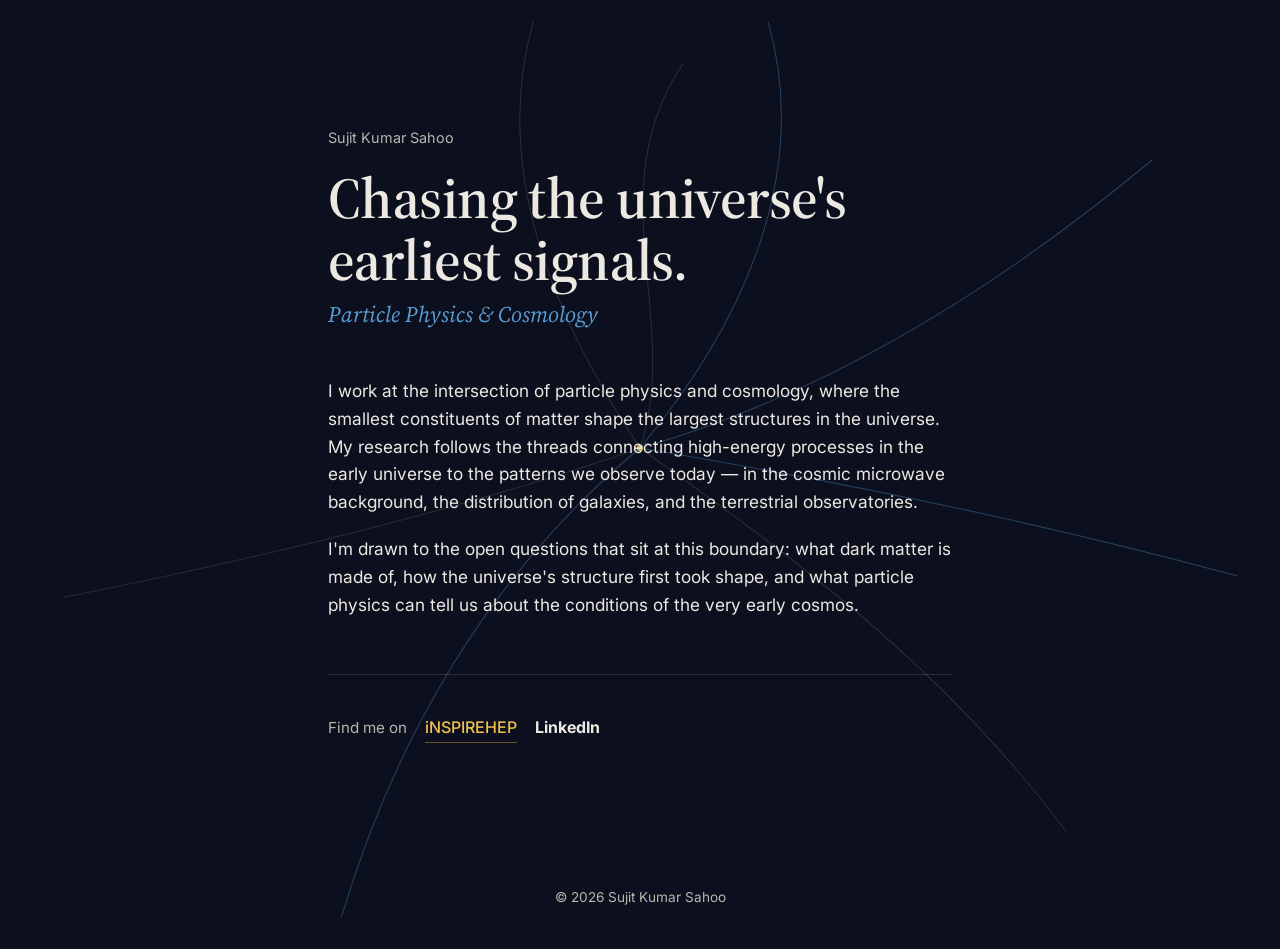
==== index.html @ 244cb534 "Add files via upload" ====
<!DOCTYPE html>
<html lang="en">
<head>
<meta charset="UTF-8">
<meta name="viewport" content="width=device-width, initial-scale=1.0">
<title>Sujit Kumar Sahoo</title>
<link rel="preconnect" href="https://fonts.googleapis.com">
<link rel="preconnect" href="https://fonts.gstatic.com" crossorigin>
<link href="https://fonts.googleapis.com/css2?family=Source+Serif+4:opsz,wght@8..60,400;8..60,600&family=Inter:wght@400;500;600&display=swap" rel="stylesheet">
<style>
  :root {
    --night: #0B0F1E;
    --night-deep: #060810;
    --paper: #ECE9E2;
    --paper-dim: #B9B6AE;
    --star: #F2C14E;
    --cherenkov: #5B9BD1;
    --line: rgba(236, 233, 226, 0.14);
  }

  * { box-sizing: border-box; }

  html { scroll-behavior: smooth; }

  body {
    margin: 0;
    background: var(--night);
    color: var(--paper);
    font-family: 'Inter', -apple-system, sans-serif;
    line-height: 1.6;
    overflow-x: hidden;
  }

  @media (prefers-reduced-motion: reduce) {
    * { animation: none !important; transition: none !important; }
  }

  .field {
    position: fixed;
    inset: 0;
    z-index: 0;
    pointer-events: none;
  }

  .track {
    stroke: var(--cherenkov);
    stroke-width: 1;
    fill: none;
    opacity: 0.35;
  }

  .track.dim { stroke: var(--paper-dim); opacity: 0.18; }

  .vertex {
    fill: var(--star);
    opacity: 0.9;
  }

  main {
    position: relative;
    z-index: 1;
    max-width: 680px;
    margin: 0 auto;
    padding: 14vh 28px 16vh;
  }

  .eyebrow {
    font-size: 0.9rem;
    color: var(--paper-dim);
    margin: 0 0 18px;
  }

  h1 {
    font-family: 'Source Serif 4', Georgia, serif;
    font-weight: 600;
    font-size: clamp(2.4rem, 6vw, 3.6rem);
    line-height: 1.08;
    margin: 0 0 6px;
    color: var(--paper);
    letter-spacing: -0.01em;
  }

  .field-line {
    font-family: 'Source Serif 4', Georgia, serif;
    font-style: italic;
    font-size: clamp(1.15rem, 2.6vw, 1.4rem);
    color: var(--cherenkov);
    margin: 0 0 44px;
  }

  p.bio {
    font-size: 1.08rem;
    max-width: 58ch;
    color: var(--paper);
  }

  p.bio + p.bio { margin-top: 20px; }

  .divider {
    border: none;
    border-top: 1px solid var(--line);
    margin: 56px 0 40px;
  }

  .connect {
    display: flex;
    align-items: baseline;
    gap: 18px;
    flex-wrap: wrap;
  }

  .connect span {
    color: var(--paper-dim);
    font-size: 0.95rem;
  }

  a.link {
    color: var(--star);
    text-decoration: none;
    font-weight: 500;
    border-bottom: 1px solid rgba(242, 193, 78, 0.4);
    padding-bottom: 1px;
    transition: border-color 0.2s ease, color 0.2s ease;
  }

  a.link:hover {
    border-color: var(--star);
  }

  a.link:focus-visible, a:focus-visible {
    outline: 2px solid var(--cherenkov);
    outline-offset: 3px;
  }

  footer {
    position: relative;
    z-index: 1;
    text-align: center;
    color: var(--paper-dim);
    font-size: 0.85rem;
    padding-bottom: 40px;
  }
</style>
</head>
<body>

<svg class="field" viewBox="0 0 1200 900" preserveAspectRatio="xMidYMid slice" aria-hidden="true">
  <circle class="vertex" cx="600" cy="420" r="3"></circle>
  <path class="track" d="M600,420 C740,380 900,300 1080,150"></path>
  <path class="track" d="M600,420 C700,300 760,160 720,20"></path>
  <path class="track dim" d="M600,420 C520,300 460,160 500,20"></path>
  <path class="track dim" d="M600,420 C460,470 260,520 60,560"></path>
  <path class="track" d="M600,420 C480,520 380,660 320,860"></path>
  <path class="track dim" d="M600,420 C740,520 880,620 1000,780"></path>
  <path class="track dim" d="M600,420 C640,300 560,180 640,60"></path>
  <path class="track" d="M600,420 C720,440 940,480 1160,540"></path>
</svg>

<main>
  <p class="eyebrow">Sujit Kumar Sahoo</p>
  <h1>Chasing the universe's<br>earliest signals.</h1>
  <p class="field-line">Particle Physics &amp; Cosmology</p>

  <p class="bio">I work at the intersection of particle physics and cosmology, where the smallest constituents of matter shape the largest structures in the universe. My research follows the threads connecting high-energy processes in the early universe to the patterns we observe today &mdash; in the cosmic microwave background, the distribution of galaxies, and the terrestrial observatories.</p>

  <p class="bio">I'm drawn to the open questions that sit at this boundary: what dark matter is made of, how the universe's structure first took shape, and what particle physics can tell us about the conditions of the very early cosmos.</p>

  <hr class="divider">

  <div class="connect">
    <span>Find me on</span>
    <a class="link" href="https://inspirehep.net/literature?q=a%20Sujit.Kumar.Sahoo.1" target="_blank" rel="noopener noreferrer">iNSPIREHEP</a>
    <b class="link" href="https://www.linkedin.com/in/sujit-kumar-sahoo-3p14159" target="_blank" rel="noopener noreferrer">LinkedIn</b>
  </div>
</main>

<footer>&copy; 2026 Sujit Kumar Sahoo</footer>

</body>
</html>
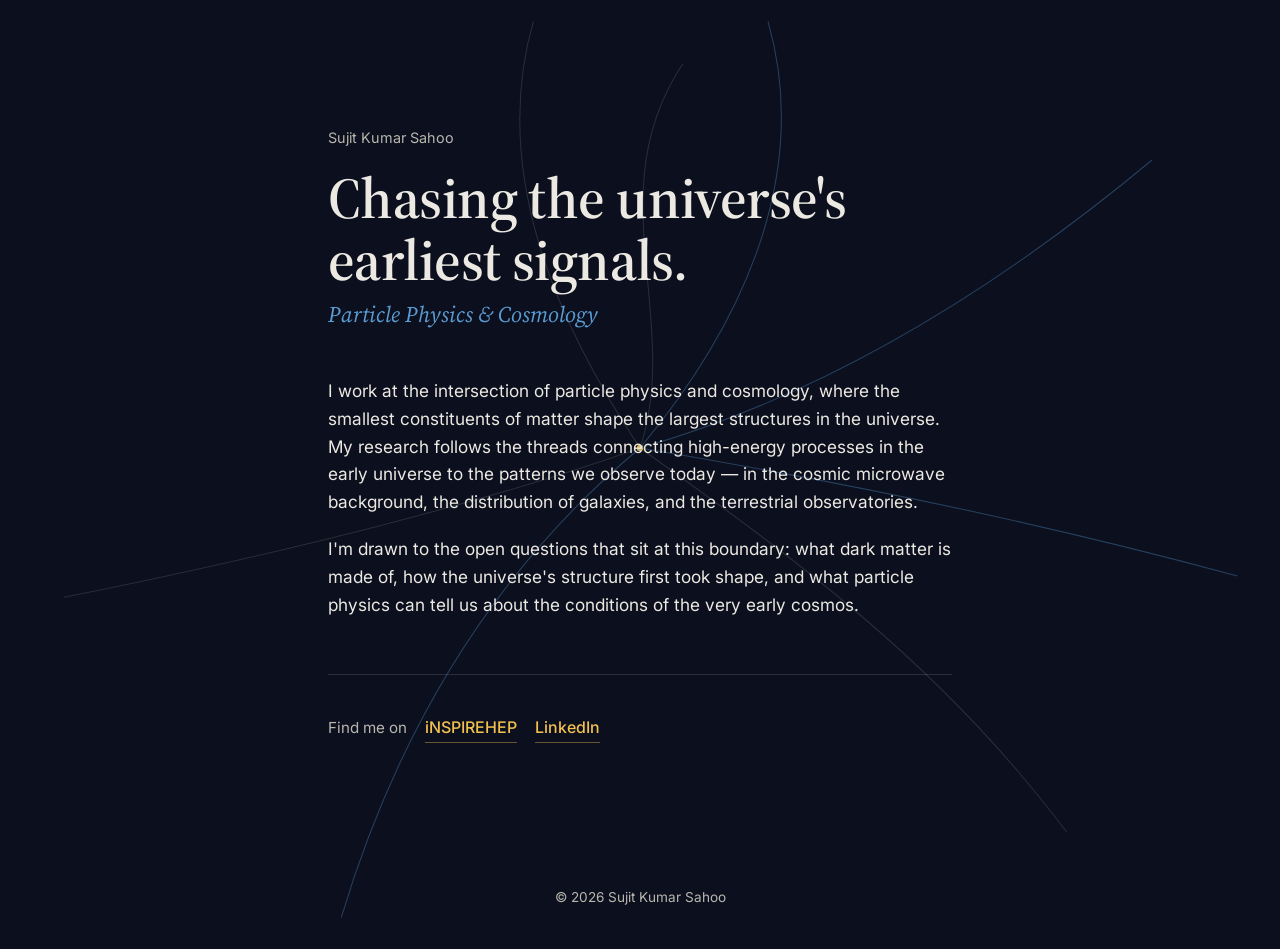
==== commit d724c1f7: "Change LinkedIn link from <b> to <a> tag" ====
--- a/index.html
+++ b/index.html
@@ -170,7 +170,7 @@
   <div class="connect">
     <span>Find me on</span>
     <a class="link" href="https://inspirehep.net/literature?q=a%20Sujit.Kumar.Sahoo.1" target="_blank" rel="noopener noreferrer">iNSPIREHEP</a>
-    <b class="link" href="https://www.linkedin.com/in/sujit-kumar-sahoo-3p14159" target="_blank" rel="noopener noreferrer">LinkedIn</b>
+    <a class="link" href="https://www.linkedin.com/in/sujit-kumar-sahoo-3p14159" target="_blank" rel="noopener noreferrer">LinkedIn</a>
   </div>
 </main>
 
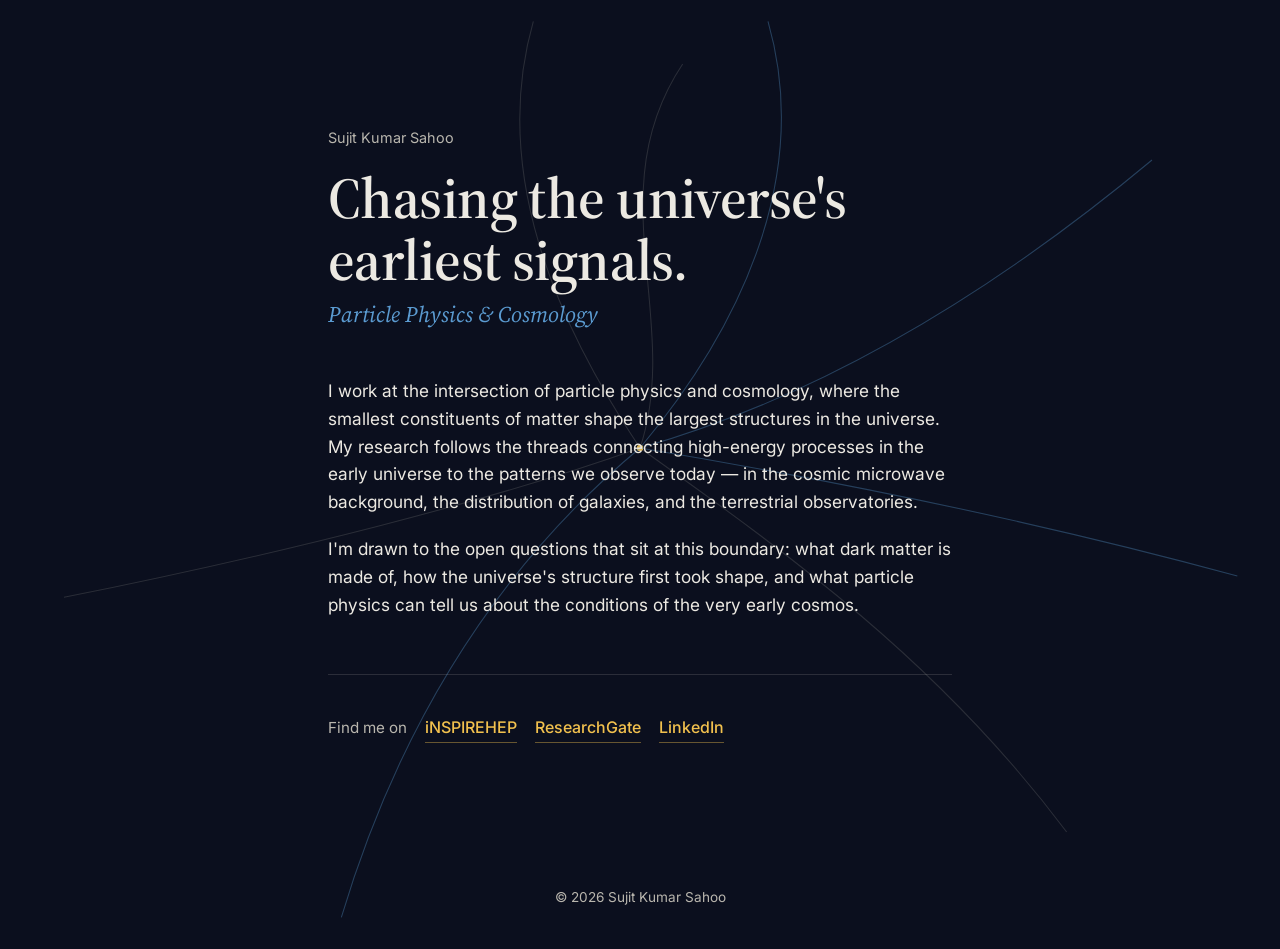
==== commit b7642a68: "Add ResearchGate link to connect section" ====
--- a/index.html
+++ b/index.html
@@ -170,6 +170,7 @@
   <div class="connect">
     <span>Find me on</span>
     <a class="link" href="https://inspirehep.net/literature?q=a%20Sujit.Kumar.Sahoo.1" target="_blank" rel="noopener noreferrer">iNSPIREHEP</a>
+    <a class="link" href="https://www.researchgate.net/profile/Sujit-Kumar-Sahoo" target="_blank" rel="noopener noreferrer">ResearchGate</a>
     <a class="link" href="https://www.linkedin.com/in/sujit-kumar-sahoo-3p14159" target="_blank" rel="noopener noreferrer">LinkedIn</a>
   </div>
 </main>
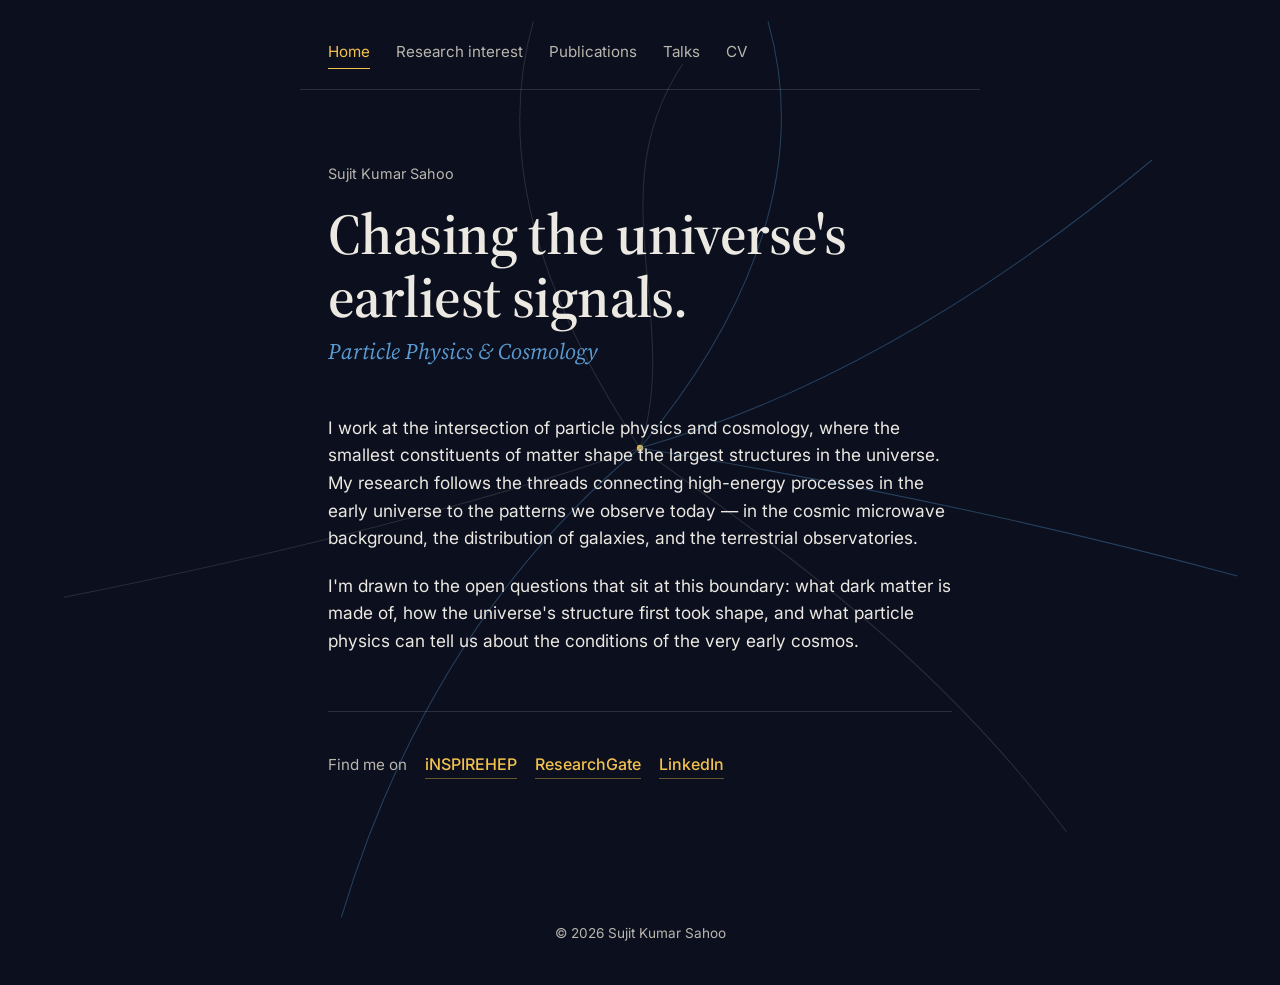
==== commit 3882a6b1: "Add files via upload" ====
--- a/index.html
+++ b/index.html
@@ -7,140 +7,7 @@
 <link rel="preconnect" href="https://fonts.googleapis.com">
 <link rel="preconnect" href="https://fonts.gstatic.com" crossorigin>
 <link href="https://fonts.googleapis.com/css2?family=Source+Serif+4:opsz,wght@8..60,400;8..60,600&family=Inter:wght@400;500;600&display=swap" rel="stylesheet">
-<style>
-  :root {
-    --night: #0B0F1E;
-    --night-deep: #060810;
-    --paper: #ECE9E2;
-    --paper-dim: #B9B6AE;
-    --star: #F2C14E;
-    --cherenkov: #5B9BD1;
-    --line: rgba(236, 233, 226, 0.14);
-  }
-
-  * { box-sizing: border-box; }
-
-  html { scroll-behavior: smooth; }
-
-  body {
-    margin: 0;
-    background: var(--night);
-    color: var(--paper);
-    font-family: 'Inter', -apple-system, sans-serif;
-    line-height: 1.6;
-    overflow-x: hidden;
-  }
-
-  @media (prefers-reduced-motion: reduce) {
-    * { animation: none !important; transition: none !important; }
-  }
-
-  .field {
-    position: fixed;
-    inset: 0;
-    z-index: 0;
-    pointer-events: none;
-  }
-
-  .track {
-    stroke: var(--cherenkov);
-    stroke-width: 1;
-    fill: none;
-    opacity: 0.35;
-  }
-
-  .track.dim { stroke: var(--paper-dim); opacity: 0.18; }
-
-  .vertex {
-    fill: var(--star);
-    opacity: 0.9;
-  }
-
-  main {
-    position: relative;
-    z-index: 1;
-    max-width: 680px;
-    margin: 0 auto;
-    padding: 14vh 28px 16vh;
-  }
-
-  .eyebrow {
-    font-size: 0.9rem;
-    color: var(--paper-dim);
-    margin: 0 0 18px;
-  }
-
-  h1 {
-    font-family: 'Source Serif 4', Georgia, serif;
-    font-weight: 600;
-    font-size: clamp(2.4rem, 6vw, 3.6rem);
-    line-height: 1.08;
-    margin: 0 0 6px;
-    color: var(--paper);
-    letter-spacing: -0.01em;
-  }
-
-  .field-line {
-    font-family: 'Source Serif 4', Georgia, serif;
-    font-style: italic;
-    font-size: clamp(1.15rem, 2.6vw, 1.4rem);
-    color: var(--cherenkov);
-    margin: 0 0 44px;
-  }
-
-  p.bio {
-    font-size: 1.08rem;
-    max-width: 58ch;
-    color: var(--paper);
-  }
-
-  p.bio + p.bio { margin-top: 20px; }
-
-  .divider {
-    border: none;
-    border-top: 1px solid var(--line);
-    margin: 56px 0 40px;
-  }
-
-  .connect {
-    display: flex;
-    align-items: baseline;
-    gap: 18px;
-    flex-wrap: wrap;
-  }
-
-  .connect span {
-    color: var(--paper-dim);
-    font-size: 0.95rem;
-  }
-
-  a.link {
-    color: var(--star);
-    text-decoration: none;
-    font-weight: 500;
-    border-bottom: 1px solid rgba(242, 193, 78, 0.4);
-    padding-bottom: 1px;
-    transition: border-color 0.2s ease, color 0.2s ease;
-  }
-
-  a.link:hover {
-    border-color: var(--star);
-  }
-
-  a.link:focus-visible, a:focus-visible {
-    outline: 2px solid var(--cherenkov);
-    outline-offset: 3px;
-  }
-
-  footer {
-    position: relative;
-    z-index: 1;
-    text-align: center;
-    color: var(--paper-dim);
-    font-size: 0.85rem;
-    padding-bottom: 40px;
-  }
-</style>
+<link rel="stylesheet" href="style.css">
 </head>
 <body>
 
@@ -155,6 +22,14 @@
   <path class="track dim" d="M600,420 C640,300 560,180 640,60"></path>
   <path class="track" d="M600,420 C720,440 940,480 1160,540"></path>
 </svg>
+
+<nav class="site-nav" aria-label="Primary">
+  <a href="index.html" aria-current="page">Home</a>
+  <a href="research-interest.html">Research interest</a>
+  <a href="publications.html">Publications</a>
+  <a href="talks.html">Talks</a>
+  <a href="cv.html">CV</a>
+</nav>
 
 <main>
   <p class="eyebrow">Sujit Kumar Sahoo</p>
--- a/style.css
+++ b/style.css
@@ -0,0 +1,234 @@
+:root {
+  --night: #0B0F1E;
+  --night-deep: #060810;
+  --paper: #ECE9E2;
+  --paper-dim: #B9B6AE;
+  --star: #F2C14E;
+  --cherenkov: #5B9BD1;
+  --line: rgba(236, 233, 226, 0.14);
+}
+
+* { box-sizing: border-box; }
+
+html { scroll-behavior: smooth; }
+
+body {
+  margin: 0;
+  background: var(--night);
+  color: var(--paper);
+  font-family: 'Inter', -apple-system, sans-serif;
+  line-height: 1.6;
+  overflow-x: hidden;
+}
+
+@media (prefers-reduced-motion: reduce) {
+  * { animation: none !important; transition: none !important; }
+}
+
+.field {
+  position: fixed;
+  inset: 0;
+  z-index: 0;
+  pointer-events: none;
+}
+
+.track {
+  stroke: var(--cherenkov);
+  stroke-width: 1;
+  fill: none;
+  opacity: 0.35;
+}
+
+.track.dim { stroke: var(--paper-dim); opacity: 0.18; }
+
+.vertex {
+  fill: var(--star);
+  opacity: 0.9;
+}
+
+/* Nav */
+
+nav.site-nav {
+  position: relative;
+  z-index: 2;
+  max-width: 680px;
+  margin: 0 auto;
+  padding: 40px 28px 0;
+  display: flex;
+  gap: 26px;
+  flex-wrap: wrap;
+  border-bottom: 1px solid var(--line);
+  padding-bottom: 20px;
+}
+
+nav.site-nav a {
+  color: var(--paper-dim);
+  text-decoration: none;
+  font-size: 0.95rem;
+  padding-bottom: 4px;
+  border-bottom: 1px solid transparent;
+  transition: color 0.2s ease, border-color 0.2s ease;
+}
+
+nav.site-nav a:hover {
+  color: var(--paper);
+}
+
+nav.site-nav a[aria-current="page"] {
+  color: var(--star);
+  border-color: var(--star);
+}
+
+nav.site-nav a:focus-visible {
+  outline: 2px solid var(--cherenkov);
+  outline-offset: 3px;
+}
+
+/* Shared content layout */
+
+main {
+  position: relative;
+  z-index: 1;
+  max-width: 680px;
+  margin: 0 auto;
+  padding: 8vh 28px 16vh;
+}
+
+.eyebrow {
+  font-size: 0.9rem;
+  color: var(--paper-dim);
+  margin: 0 0 18px;
+}
+
+h1 {
+  font-family: 'Source Serif 4', Georgia, serif;
+  font-weight: 600;
+  font-size: clamp(2.4rem, 6vw, 3.6rem);
+  line-height: 1.08;
+  margin: 0 0 6px;
+  color: var(--paper);
+  letter-spacing: -0.01em;
+}
+
+h2 {
+  font-family: 'Source Serif 4', Georgia, serif;
+  font-weight: 600;
+  font-size: clamp(1.5rem, 3.4vw, 1.9rem);
+  line-height: 1.2;
+  margin: 0 0 14px;
+  color: var(--paper);
+}
+
+.field-line {
+  font-family: 'Source Serif 4', Georgia, serif;
+  font-style: italic;
+  font-size: clamp(1.15rem, 2.6vw, 1.4rem);
+  color: var(--cherenkov);
+  margin: 0 0 44px;
+}
+
+p.bio, p.body-text {
+  font-size: 1.08rem;
+  max-width: 58ch;
+  color: var(--paper);
+}
+
+p.bio + p.bio, p.body-text + p.body-text { margin-top: 20px; }
+
+.note {
+  font-family: 'Source Serif 4', Georgia, serif;
+  font-style: italic;
+  color: var(--paper-dim);
+  font-size: 0.95rem;
+  margin: -8px 0 32px;
+}
+
+.divider {
+  border: none;
+  border-top: 1px solid var(--line);
+  margin: 56px 0 40px;
+}
+
+.connect {
+  display: flex;
+  align-items: baseline;
+  gap: 18px;
+  flex-wrap: wrap;
+}
+
+.connect span {
+  color: var(--paper-dim);
+  font-size: 0.95rem;
+}
+
+a.link {
+  color: var(--star);
+  text-decoration: none;
+  font-weight: 500;
+  border-bottom: 1px solid rgba(242, 193, 78, 0.4);
+  padding-bottom: 1px;
+  transition: border-color 0.2s ease, color 0.2s ease;
+}
+
+a.link:hover {
+  border-color: var(--star);
+}
+
+a.link:focus-visible {
+  outline: 2px solid var(--cherenkov);
+  outline-offset: 3px;
+}
+
+/* Research topic blocks */
+
+.topic {
+  margin-bottom: 48px;
+}
+
+.topic ul {
+  margin: 14px 0 0;
+  padding-left: 20px;
+}
+
+.topic li {
+  margin-bottom: 8px;
+  color: var(--paper);
+}
+
+/* Publications / talks list */
+
+.pub-list, .talk-list {
+  list-style: none;
+  margin: 0;
+  padding: 0;
+}
+
+.pub-list li, .talk-list li {
+  padding: 18px 0;
+  border-top: 1px solid var(--line);
+}
+
+.pub-list li:first-child, .talk-list li:first-child {
+  border-top: none;
+}
+
+.pub-title {
+  color: var(--paper);
+  font-weight: 500;
+  display: block;
+  margin-bottom: 4px;
+}
+
+.pub-meta, .talk-meta {
+  color: var(--paper-dim);
+  font-size: 0.92rem;
+}
+
+footer {
+  position: relative;
+  z-index: 1;
+  text-align: center;
+  color: var(--paper-dim);
+  font-size: 0.85rem;
+  padding-bottom: 40px;
+}
